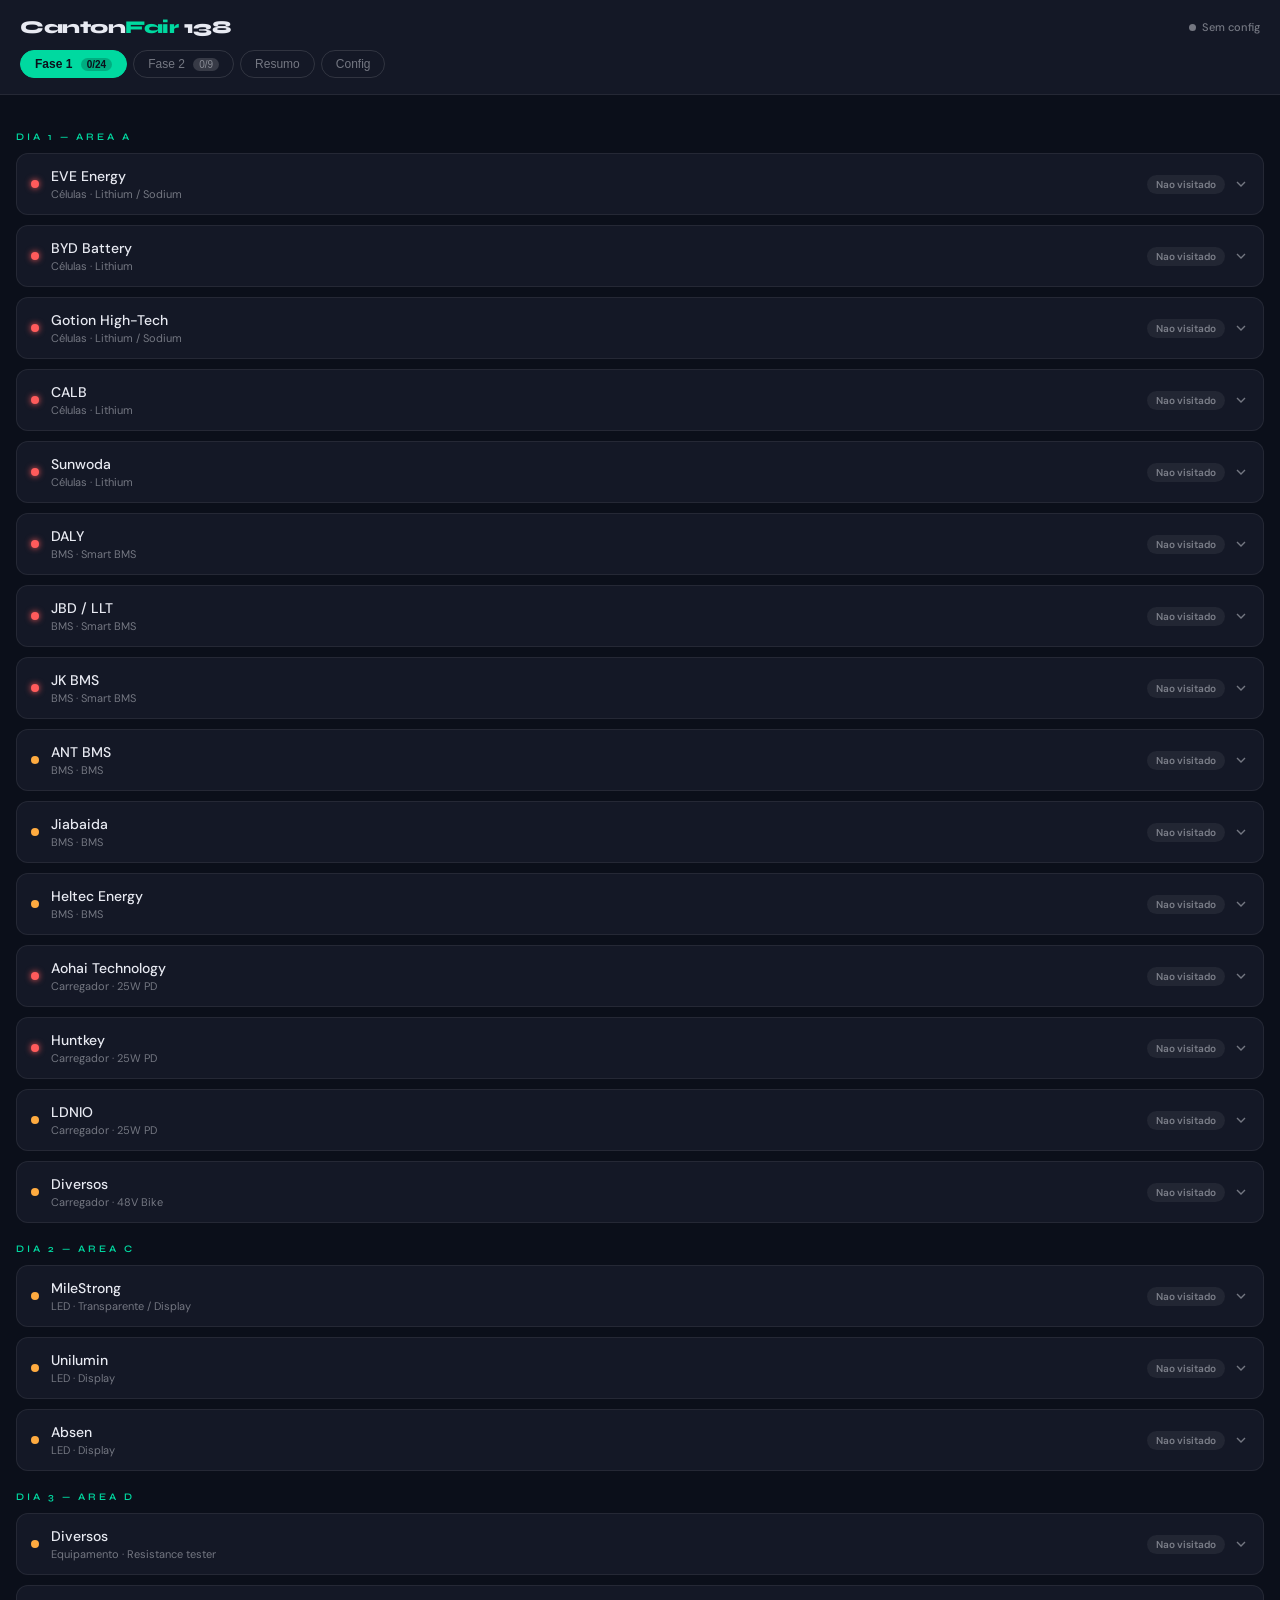
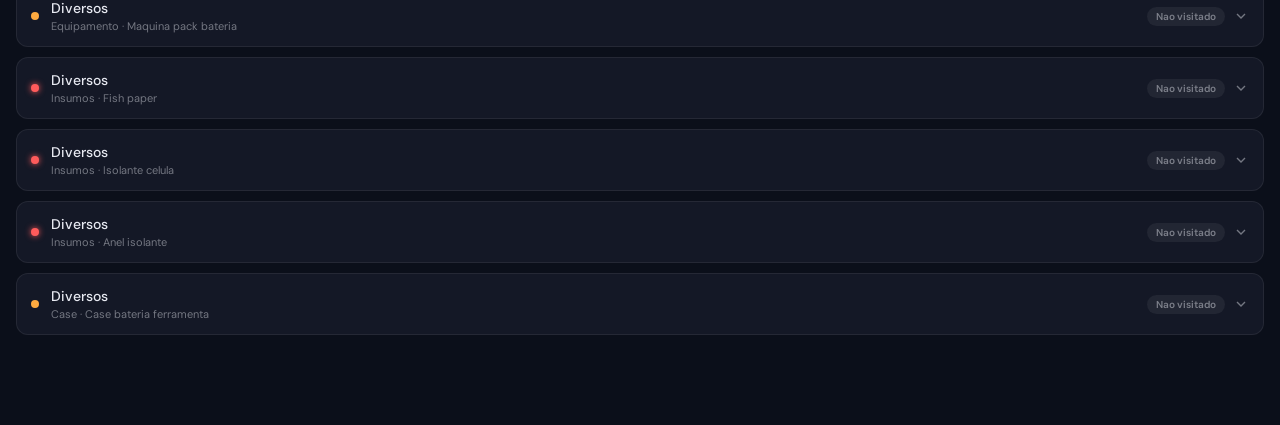
==== canton_fair.html @ fbcbcbdd "Add canton_fair.html and fornecedores.html" ====
<!DOCTYPE html>
<html lang="pt-BR">
<head>
<meta charset="UTF-8">
<meta name="viewport" content="width=device-width, initial-scale=1.0, maximum-scale=1.0">
<title>Canton Fair 138 — Log de Visitas</title>
<link rel="preconnect" href="https://fonts.googleapis.com">
<link href="https://fonts.googleapis.com/css2?family=Syne:wght@400;600;700;800&family=DM+Sans:ital,wght@0,300;0,400;0,500;1,300&display=swap" rel="stylesheet">
<style>
  :root {
    --bg: #0b0f1a;
    --surface: #141826;
    --surface2: #1c2235;
    --border: rgba(255,255,255,0.07);
    --border2: rgba(255,255,255,0.12);
    --text: #e8eaf2;
    --muted: rgba(232,234,242,0.45);
    --accent: #00d9a0;
    --accent2: #0099d4;
    --red: #ff5b5b;
    --orange: #ffab40;
    --green: #00d9a0;
    --radius: 12px;
    --radius-sm: 8px;
  }

  * { box-sizing: border-box; margin: 0; padding: 0; -webkit-tap-highlight-color: transparent; }

  body {
    font-family: 'DM Sans', sans-serif;
    background: var(--bg);
    color: var(--text);
    min-height: 100vh;
    padding-bottom: 80px;
  }

  /* ── HEADER ── */
  .header {
    background: var(--surface);
    border-bottom: 1px solid var(--border);
    padding: 16px 20px 14px;
    position: sticky;
    top: 0;
    z-index: 100;
  }
  .header-top {
    display: flex;
    align-items: center;
    justify-content: space-between;
    margin-bottom: 12px;
  }
  .logo {
    font-family: 'Syne', sans-serif;
    font-size: 18px;
    font-weight: 800;
    letter-spacing: -0.5px;
    color: var(--text);
  }
  .logo span { color: var(--accent); }
  .sync-badge {
    display: flex;
    align-items: center;
    gap: 6px;
    font-size: 11px;
    color: var(--muted);
    font-weight: 500;
  }
  .sync-dot {
    width: 7px; height: 7px;
    border-radius: 50%;
    background: var(--muted);
    transition: background 0.3s;
  }
  .sync-dot.ok { background: var(--accent); box-shadow: 0 0 6px var(--accent); }
  .sync-dot.err { background: var(--red); }
  .sync-dot.saving { background: var(--orange); animation: pulse 0.8s infinite; }

  @keyframes pulse { 0%,100%{opacity:1} 50%{opacity:0.4} }

  /* ── TAB BAR ── */
  .tabs {
    display: flex;
    gap: 6px;
    overflow-x: auto;
    scrollbar-width: none;
    padding-bottom: 2px;
  }
  .tabs::-webkit-scrollbar { display: none; }
  .tab {
    flex-shrink: 0;
    padding: 6px 14px;
    border-radius: 20px;
    font-size: 12px;
    font-weight: 500;
    border: 1px solid var(--border2);
    color: var(--muted);
    background: transparent;
    cursor: pointer;
    transition: all 0.2s;
    white-space: nowrap;
  }
  .tab.active {
    background: var(--accent);
    border-color: var(--accent);
    color: #0b0f1a;
    font-weight: 700;
  }
  .tab .count {
    display: inline-block;
    margin-left: 5px;
    background: rgba(255,255,255,0.15);
    border-radius: 10px;
    padding: 1px 6px;
    font-size: 10px;
  }
  .tab.active .count { background: rgba(0,0,0,0.2); }

  /* ── MAIN ── */
  .main { padding: 16px 16px 0; }

  /* ── SECTION HEADER ── */
  .section-label {
    font-family: 'Syne', sans-serif;
    font-size: 10px;
    letter-spacing: 3px;
    text-transform: uppercase;
    color: var(--accent);
    margin: 20px 0 10px;
    font-weight: 600;
  }

  /* ── SUPPLIER CARD ── */
  .supplier-card {
    background: var(--surface);
    border: 1px solid var(--border);
    border-radius: var(--radius);
    margin-bottom: 10px;
    overflow: hidden;
    transition: border-color 0.2s;
  }
  .supplier-card.expanded { border-color: var(--border2); }
  .supplier-card.status-interesse { border-left: 3px solid var(--green); }
  .supplier-card.status-seminteresse { border-left: 3px solid var(--red); }
  .supplier-card.status-followup { border-left: 3px solid var(--orange); }
  .supplier-card.status-fechado { border-left: 3px solid var(--accent2); }

  .card-header {
    display: flex;
    align-items: center;
    padding: 13px 14px;
    gap: 12px;
    cursor: pointer;
    user-select: none;
  }
  .card-prio {
    width: 8px; height: 8px;
    border-radius: 50%;
    flex-shrink: 0;
  }
  .prio-alta { background: var(--red); box-shadow: 0 0 6px var(--red); }
  .prio-media { background: var(--orange); }

  .card-info { flex: 1; min-width: 0; }
  .card-empresa {
    font-weight: 500;
    font-size: 14px;
    white-space: nowrap;
    overflow: hidden;
    text-overflow: ellipsis;
  }
  .card-meta {
    font-size: 11px;
    color: var(--muted);
    margin-top: 2px;
    white-space: nowrap;
    overflow: hidden;
    text-overflow: ellipsis;
  }

  .card-right {
    display: flex;
    align-items: center;
    gap: 8px;
    flex-shrink: 0;
  }
  .status-pill {
    font-size: 10px;
    font-weight: 600;
    padding: 3px 9px;
    border-radius: 20px;
    white-space: nowrap;
  }
  .pill-vazio { background: rgba(255,255,255,0.06); color: var(--muted); }
  .pill-interesse { background: rgba(0,217,160,0.15); color: var(--green); }
  .pill-seminteresse { background: rgba(255,91,91,0.15); color: var(--red); }
  .pill-followup { background: rgba(255,171,64,0.15); color: var(--orange); }
  .pill-fechado { background: rgba(0,153,212,0.15); color: var(--accent2); }
  .pill-visitado { background: rgba(255,255,255,0.1); color: var(--text); }

  .chevron {
    width: 16px; height: 16px;
    color: var(--muted);
    transition: transform 0.25s;
    flex-shrink: 0;
  }
  .expanded .chevron { transform: rotate(180deg); }

  /* ── CARD BODY ── */
  .card-body {
    display: none;
    padding: 0 14px 14px;
    border-top: 1px solid var(--border);
  }
  .expanded .card-body { display: block; }

  .field-row {
    display: grid;
    grid-template-columns: 1fr 1fr;
    gap: 10px;
    margin-top: 12px;
  }
  .field-row.full { grid-template-columns: 1fr; }
  .field-row.three { grid-template-columns: 1fr 1fr 1fr; }

  .field label {
    display: block;
    font-size: 10px;
    letter-spacing: 1.5px;
    text-transform: uppercase;
    color: var(--muted);
    margin-bottom: 5px;
    font-weight: 500;
  }

  .field input,
  .field select,
  .field textarea {
    width: 100%;
    background: var(--surface2);
    border: 1px solid var(--border2);
    border-radius: var(--radius-sm);
    padding: 9px 11px;
    font-size: 14px;
    font-family: 'DM Sans', sans-serif;
    color: var(--text);
    outline: none;
    transition: border-color 0.2s;
    -webkit-appearance: none;
  }
  .field input:focus,
  .field select:focus,
  .field textarea:focus {
    border-color: var(--accent);
  }
  .field select option { background: #1c2235; }
  .field textarea { resize: vertical; min-height: 72px; line-height: 1.5; }

  .save-btn {
    margin-top: 12px;
    width: 100%;
    padding: 11px;
    background: var(--accent);
    color: #0b0f1a;
    font-family: 'Syne', sans-serif;
    font-weight: 700;
    font-size: 13px;
    border: none;
    border-radius: var(--radius-sm);
    cursor: pointer;
    transition: opacity 0.2s, transform 0.1s;
    letter-spacing: 0.5px;
  }
  .save-btn:active { transform: scale(0.98); opacity: 0.85; }
  .save-btn.saving { opacity: 0.6; pointer-events: none; }

  /* ── RESUMO ── */
  .stats-grid {
    display: grid;
    grid-template-columns: repeat(4, 1fr);
    gap: 8px;
    margin-bottom: 16px;
  }
  .stat-card {
    background: var(--surface);
    border: 1px solid var(--border);
    border-radius: var(--radius-sm);
    padding: 12px 10px;
    text-align: center;
  }
  .stat-num {
    font-family: 'Syne', sans-serif;
    font-size: 22px;
    font-weight: 800;
    line-height: 1;
    color: var(--text);
  }
  .stat-label {
    font-size: 10px;
    color: var(--muted);
    margin-top: 4px;
    line-height: 1.3;
  }
  .stat-card.green .stat-num { color: var(--green); }
  .stat-card.orange .stat-num { color: var(--orange); }
  .stat-card.red .stat-num { color: var(--red); }

  /* ── CONFIG ── */
  .config-section {
    background: var(--surface);
    border: 1px solid var(--border);
    border-radius: var(--radius);
    padding: 16px;
    margin-bottom: 14px;
  }
  .config-title {
    font-family: 'Syne', sans-serif;
    font-size: 13px;
    font-weight: 700;
    margin-bottom: 12px;
    color: var(--text);
  }
  .config-section input {
    width: 100%;
    background: var(--surface2);
    border: 1px solid var(--border2);
    border-radius: var(--radius-sm);
    padding: 9px 11px;
    font-size: 13px;
    font-family: 'DM Sans', sans-serif;
    color: var(--text);
    outline: none;
    margin-bottom: 10px;
  }
  .config-section input:focus { border-color: var(--accent); }
  .config-btn {
    width: 100%;
    padding: 10px;
    background: var(--surface2);
    border: 1px solid var(--border2);
    border-radius: var(--radius-sm);
    color: var(--text);
    font-family: 'DM Sans', sans-serif;
    font-size: 13px;
    font-weight: 500;
    cursor: pointer;
    transition: border-color 0.2s;
  }
  .config-btn:hover { border-color: var(--accent); }
  .config-btn.primary {
    background: var(--accent);
    border-color: var(--accent);
    color: #0b0f1a;
    font-weight: 700;
  }
  .step-block {
    background: var(--surface2);
    border-radius: var(--radius-sm);
    padding: 12px 14px;
    margin-bottom: 10px;
    font-size: 13px;
    line-height: 1.7;
    color: var(--muted);
  }
  .step-block strong { color: var(--text); }
  .step-block code {
    background: rgba(0,217,160,0.1);
    color: var(--accent);
    padding: 2px 6px;
    border-radius: 4px;
    font-size: 12px;
    word-break: break-all;
  }

  /* ── TOAST ── */
  .toast {
    position: fixed;
    bottom: 80px;
    left: 50%;
    transform: translateX(-50%) translateY(20px);
    background: var(--surface2);
    border: 1px solid var(--border2);
    border-radius: 20px;
    padding: 10px 18px;
    font-size: 13px;
    font-weight: 500;
    color: var(--text);
    opacity: 0;
    transition: all 0.3s;
    pointer-events: none;
    z-index: 999;
    white-space: nowrap;
  }
  .toast.show { opacity: 1; transform: translateX(-50%) translateY(0); }
  .toast.success { border-color: var(--accent); color: var(--accent); }
  .toast.error { border-color: var(--red); color: var(--red); }
</style>
</head>
<body>

<div class="header">
  <div class="header-top">
    <div class="logo">Canton<span>Fair</span> 138</div>
    <div class="sync-badge">
      <div class="sync-dot" id="syncDot"></div>
      <span id="syncLabel">Sem config</span>
    </div>
  </div>
  <div class="tabs">
    <button class="tab active" onclick="showTab('fase1')">Fase 1 <span class="count" id="cnt1">0</span></button>
    <button class="tab" onclick="showTab('fase2')">Fase 2 <span class="count" id="cnt2">0</span></button>
    <button class="tab" onclick="showTab('resumo')">Resumo</button>
    <button class="tab" onclick="showTab('config')">Config</button>
  </div>
</div>

<div class="main">

  <!-- FASE 1 -->
  <div id="tab-fase1">
    <div id="cards-fase1"></div>
  </div>

  <!-- FASE 2 -->
  <div id="tab-fase2" style="display:none">
    <div id="cards-fase2"></div>
  </div>

  <!-- RESUMO -->
  <div id="tab-resumo" style="display:none">
    <div style="margin-top:8px">
      <div class="stats-grid">
        <div class="stat-card"><div class="stat-num" id="r-total">0</div><div class="stat-label">Total</div></div>
        <div class="stat-card green"><div class="stat-num" id="r-interesse">0</div><div class="stat-label">Com interesse</div></div>
        <div class="stat-card orange"><div class="stat-num" id="r-followup">0</div><div class="stat-label">Follow-up</div></div>
        <div class="stat-card red"><div class="stat-num" id="r-sem">0</div><div class="stat-label">Sem interesse</div></div>
      </div>
      <div class="section-label">Visitas com interesse</div>
      <div id="resumo-interesse"></div>
      <div class="section-label">Follow-ups</div>
      <div id="resumo-followup"></div>
      <div class="section-label">Fechados</div>
      <div id="resumo-fechado"></div>
    </div>
  </div>

  <!-- CONFIG -->
  <div id="tab-config" style="display:none">
    <div style="margin-top:8px">
      <div class="config-section">
        <div class="config-title">Apps Script URL</div>
        <input type="url" id="scriptUrl" placeholder="https://script.google.com/macros/s/..." />
        <button class="config-btn primary" onclick="saveConfig()">Salvar e conectar</button>
      </div>

      <div class="config-section">
        <div class="config-title">Como configurar</div>
        <div class="step-block">
          <strong>1.</strong> Crie um Google Sheet novo em qualquer conta Google.
        </div>
        <div class="step-block">
          <strong>2.</strong> No Sheet: menu <strong>Extensoes &gt; Apps Script</strong>. Cole o codigo abaixo e clique em Salvar.
        </div>
        <div class="step-block">
          <strong>3.</strong> Clique em <strong>Implantar &gt; Nova implantacao &gt; App da Web</strong>.<br>
          Executar como: <strong>Eu</strong>.<br>
          Quem tem acesso: <strong>Qualquer pessoa</strong>.<br>
          Copie a URL gerada e cole aqui em cima.
        </div>
        <div class="step-block">
          <strong>4.</strong> Cole a URL acima e clique em Salvar e conectar. Pronto.
        </div>
        <button class="config-btn" onclick="copyScript()">Copiar codigo do Apps Script</button>
        <p style="font-size:11px;color:var(--muted);margin-top:8px;text-align:center">Ao clicar o codigo vai para a area de transferencia</p>
      </div>
    </div>
  </div>

</div>

<div class="toast" id="toast"></div>

<script>
const SCRIPT_CODE = `function doPost(e) {
  var ss = SpreadsheetApp.getActiveSpreadsheet();
  var data = JSON.parse(e.postData.contents);
  var sheetName = data.fase === 1 ? "Fase1" : "Fase2";
  var sheet = ss.getSheetByName(sheetName);
  if (!sheet) {
    sheet = ss.insertSheet(sheetName);
    sheet.appendRow(["ID","Empresa","Produto","Segmento","Dia","Zona","Hall","Booth","Contato","WeChat","Preco","MOQ","Prazo","Status","Proximo Passo","Observacoes","Timestamp"]);
  }
  var rows = sheet.getDataRange().getValues();
  var idCol = 0;
  var found = -1;
  for (var i = 1; i < rows.length; i++) {
    if (rows[i][idCol] == data.id) { found = i + 1; break; }
  }
  var row = [data.id, data.empresa, data.produto, data.segmento, data.dia, data.zona,
             data.hall, data.booth, data.contato, data.wechat, data.preco,
             data.moq, data.prazo, data.status, data.proximoPasso, data.obs,
             new Date().toLocaleString("pt-BR")];
  if (found > 0) {
    sheet.getRange(found, 1, 1, row.length).setValues([row]);
  } else {
    sheet.appendRow(row);
  }
  return ContentService.createTextOutput(JSON.stringify({ok:true}))
    .setMimeType(ContentService.MimeType.JSON);
}

function doGet(e) {
  var ss = SpreadsheetApp.getActiveSpreadsheet();
  var result = {};
  ["Fase1","Fase2"].forEach(function(name) {
    var sheet = ss.getSheetByName(name);
    if (!sheet) return;
    var rows = sheet.getDataRange().getValues();
    var headers = rows[0];
    result[name] = rows.slice(1).map(function(r) {
      var obj = {};
      headers.forEach(function(h,i){ obj[h] = r[i]; });
      return obj;
    });
  });
  return ContentService.createTextOutput(JSON.stringify(result))
    .setMimeType(ContentService.MimeType.JSON);
}`;

// ─── DATA ───────────────────────────────────────────────────────────────────
const SUPPLIERS = {
  fase1: [
    { id:"f1_01", dia:1, zona:"A", seg:"Células",    produto:"Lithium / Sodium", empresa:"EVE Energy",        prio:"alta" },
    { id:"f1_02", dia:1, zona:"A", seg:"Células",    produto:"Lithium",          empresa:"BYD Battery",       prio:"alta" },
    { id:"f1_03", dia:1, zona:"A", seg:"Células",    produto:"Lithium / Sodium", empresa:"Gotion High-Tech",  prio:"alta" },
    { id:"f1_04", dia:1, zona:"A", seg:"Células",    produto:"Lithium",          empresa:"CALB",              prio:"alta" },
    { id:"f1_05", dia:1, zona:"A", seg:"Células",    produto:"Lithium",          empresa:"Sunwoda",           prio:"alta" },
    { id:"f1_06", dia:1, zona:"A", seg:"BMS",        produto:"Smart BMS",        empresa:"DALY",              prio:"alta" },
    { id:"f1_07", dia:1, zona:"A", seg:"BMS",        produto:"Smart BMS",        empresa:"JBD / LLT",        prio:"alta" },
    { id:"f1_08", dia:1, zona:"A", seg:"BMS",        produto:"Smart BMS",        empresa:"JK BMS",            prio:"alta" },
    { id:"f1_09", dia:1, zona:"A", seg:"BMS",        produto:"BMS",              empresa:"ANT BMS",           prio:"media" },
    { id:"f1_10", dia:1, zona:"A", seg:"BMS",        produto:"BMS",              empresa:"Jiabaida",          prio:"media" },
    { id:"f1_11", dia:1, zona:"A", seg:"BMS",        produto:"BMS",              empresa:"Heltec Energy",     prio:"media" },
    { id:"f1_12", dia:1, zona:"A", seg:"Carregador", produto:"25W PD",           empresa:"Aohai Technology",  prio:"alta" },
    { id:"f1_13", dia:1, zona:"A", seg:"Carregador", produto:"25W PD",           empresa:"Huntkey",           prio:"alta" },
    { id:"f1_14", dia:1, zona:"A", seg:"Carregador", produto:"25W PD",           empresa:"LDNIO",             prio:"media" },
    { id:"f1_15", dia:1, zona:"A", seg:"Carregador", produto:"48V Bike",         empresa:"Diversos",          prio:"media" },
    { id:"f1_16", dia:2, zona:"C", seg:"LED",        produto:"Transparente / Display", empresa:"MileStrong",  prio:"media" },
    { id:"f1_17", dia:2, zona:"C", seg:"LED",        produto:"Display",          empresa:"Unilumin",          prio:"media" },
    { id:"f1_18", dia:2, zona:"C", seg:"LED",        produto:"Display",          empresa:"Absen",             prio:"media" },
    { id:"f1_19", dia:3, zona:"D", seg:"Equipamento",produto:"Resistance tester",empresa:"Diversos",          prio:"media" },
    { id:"f1_20", dia:3, zona:"D", seg:"Equipamento",produto:"Maquina pack bateria",empresa:"Diversos",       prio:"media" },
    { id:"f1_21", dia:3, zona:"D", seg:"Insumos",    produto:"Fish paper",       empresa:"Diversos",          prio:"alta" },
    { id:"f1_22", dia:3, zona:"D", seg:"Insumos",    produto:"Isolante celula",  empresa:"Diversos",          prio:"alta" },
    { id:"f1_23", dia:3, zona:"D", seg:"Insumos",    produto:"Anel isolante",    empresa:"Diversos",          prio:"alta" },
    { id:"f1_24", dia:3, zona:"D", seg:"Case",       produto:"Case bateria ferramenta", empresa:"Diversos",   prio:"media" },
  ],
  fase2: [
    { id:"f2_01", dia:4, zona:"D", seg:"Vinho",     produto:"Abridores",          empresa:"Yangjiang Win's", prio:"media" },
    { id:"f2_02", dia:4, zona:"D", seg:"Vinho",     produto:"Abridores",          empresa:"Flyway",           prio:"media" },
    { id:"f2_03", dia:4, zona:"D", seg:"Vinho",     produto:"Kits vinho",         empresa:"OEM diversos",     prio:"media" },
    { id:"f2_04", dia:4, zona:"D", seg:"Vinho",     produto:"Dosadores / tampas", empresa:"OEM diversos",     prio:"media" },
    { id:"f2_05", dia:5, zona:"D", seg:"Decoracao", produto:"Ripado aluminio",    empresa:"Foshan MexyTech",  prio:"media" },
    { id:"f2_06", dia:5, zona:"D", seg:"Decoracao", produto:"Paineis decorativos",empresa:"Foshan OEM",       prio:"media" },
    { id:"f2_07", dia:5, zona:"B", seg:"Papelao",   produto:"Chapa simples",      empresa:"Qingdao OEM",      prio:"alta" },
    { id:"f2_08", dia:5, zona:"B", seg:"Papelao",   produto:"Chapa dupla",        empresa:"Shandong OEM",     prio:"alta" },
    { id:"f2_09", dia:5, zona:"B", seg:"Papelao",   produto:"Fanfold",            empresa:"BEF / Sikon",      prio:"alta" },
  ]
};

// ─── STATE ──────────────────────────────────────────────────────────────────
let visits = {};
let scriptUrl = localStorage.getItem('canton_script_url') || '';
let currentTab = 'fase1';

const STATUS_LABELS = {
  '': 'Nao visitado',
  'visitado': 'Visitado',
  'interesse': 'Com interesse',
  'seminteresse': 'Sem interesse',
  'followup': 'Follow-up',
  'fechado': 'Fechado'
};

// ─── INIT ────────────────────────────────────────────────────────────────────
window.addEventListener('DOMContentLoaded', () => {
  if (scriptUrl) {
    document.getElementById('scriptUrl').value = scriptUrl;
    loadFromSheet();
  }
  renderAll();
  updateCounts();
});

// ─── RENDER ──────────────────────────────────────────────────────────────────
function renderAll() {
  renderFase('fase1');
  renderFase('fase2');
}

function renderFase(fase) {
  const list = SUPPLIERS[fase];
  const container = document.getElementById('cards-' + fase);
  
  // group by dia
  const byDia = {};
  list.forEach(s => {
    if (!byDia[s.dia]) byDia[s.dia] = [];
    byDia[s.dia].push(s);
  });

  let html = '';
  Object.keys(byDia).sort().forEach(dia => {
    const first = byDia[dia][0];
    html += `<div class="section-label">Dia ${dia} — Area ${first.zona}</div>`;
    byDia[dia].forEach(s => {
      const v = visits[s.id] || {};
      const status = v.status || '';
      const pillClass = status ? 'pill-' + status : 'pill-vazio';
      const cardStatus = status ? 'status-' + status : '';
      html += `
      <div class="supplier-card ${cardStatus}" id="card-${s.id}">
        <div class="card-header" onclick="toggleCard('${s.id}')">
          <div class="card-prio prio-${s.prio}"></div>
          <div class="card-info">
            <div class="card-empresa">${s.empresa}</div>
            <div class="card-meta">${s.seg} · ${s.produto}</div>
          </div>
          <div class="card-right">
            <span class="status-pill ${pillClass}">${STATUS_LABELS[status]}</span>
            <svg class="chevron" viewBox="0 0 24 24" fill="none" stroke="currentColor" stroke-width="2">
              <polyline points="6 9 12 15 18 9"></polyline>
            </svg>
          </div>
        </div>
        <div class="card-body">
          <div class="field-row three">
            <div class="field">
              <label>Hall</label>
              <input type="text" id="${s.id}-hall" value="${v.hall||''}" placeholder="8.1" oninput="autoSave('${s.id}')">
            </div>
            <div class="field">
              <label>Booth</label>
              <input type="text" id="${s.id}-booth" value="${v.booth||''}" placeholder="A42" oninput="autoSave('${s.id}')">
            </div>
            <div class="field">
              <label>Status</label>
              <select id="${s.id}-status" onchange="autoSave('${s.id}')">
                <option value="">--</option>
                <option value="visitado" ${(v.status==='visitado')?'selected':''}>Visitado</option>
                <option value="interesse" ${(v.status==='interesse')?'selected':''}>Com interesse</option>
                <option value="seminteresse" ${(v.status==='seminteresse')?'selected':''}>Sem interesse</option>
                <option value="followup" ${(v.status==='followup')?'selected':''}>Follow-up</option>
                <option value="fechado" ${(v.status==='fechado')?'selected':''}>Fechado</option>
              </select>
            </div>
          </div>
          <div class="field-row">
            <div class="field">
              <label>Contato</label>
              <input type="text" id="${s.id}-contato" value="${v.contato||''}" placeholder="Nome" oninput="autoSave('${s.id}')">
            </div>
            <div class="field">
              <label>WeChat</label>
              <input type="text" id="${s.id}-wechat" value="${v.wechat||''}" placeholder="ID WeChat" oninput="autoSave('${s.id}')">
            </div>
          </div>
          <div class="field-row three">
            <div class="field">
              <label>Preco (USD)</label>
              <input type="text" id="${s.id}-preco" value="${v.preco||''}" placeholder="0.00" oninput="autoSave('${s.id}')">
            </div>
            <div class="field">
              <label>MOQ</label>
              <input type="text" id="${s.id}-moq" value="${v.moq||''}" placeholder="1000" oninput="autoSave('${s.id}')">
            </div>
            <div class="field">
              <label>Prazo</label>
              <input type="text" id="${s.id}-prazo" value="${v.prazo||''}" placeholder="30d" oninput="autoSave('${s.id}')">
            </div>
          </div>
          <div class="field-row full">
            <div class="field">
              <label>Proximo passo</label>
              <input type="text" id="${s.id}-proximoPasso" value="${v.proximoPasso||''}" placeholder="Enviar email com specs..." oninput="autoSave('${s.id}')">
            </div>
          </div>
          <div class="field-row full">
            <div class="field">
              <label>Observacoes</label>
              <textarea id="${s.id}-obs" placeholder="Notas da visita...">${v.obs||''}</textarea>
            </div>
          </div>
        </div>
      </div>`;
    });
  });

  container.innerHTML = html;
}

// ─── CARD TOGGLE ─────────────────────────────────────────────────────────────
function toggleCard(id) {
  const card = document.getElementById('card-' + id);
  card.classList.toggle('expanded');
}

// ─── AUTO SAVE ───────────────────────────────────────────────────────────────
let saveTimers = {};
function autoSave(id) {
  clearTimeout(saveTimers[id]);
  saveTimers[id] = setTimeout(() => saveVisit(id), 800);
}

function saveVisit(id) {
  const supplier = [...SUPPLIERS.fase1, ...SUPPLIERS.fase2].find(s => s.id === id);
  if (!supplier) return;

  const get = field => {
    const el = document.getElementById(`${id}-${field}`);
    return el ? el.value : '';
  };

  const data = {
    id, fase: supplier.id.startsWith('f1') ? 1 : 2,
    empresa: supplier.empresa, produto: supplier.produto,
    segmento: supplier.seg, dia: supplier.dia, zona: supplier.zona,
    hall: get('hall'), booth: get('booth'), contato: get('contato'),
    wechat: get('wechat'), preco: get('preco'), moq: get('moq'),
    prazo: get('prazo'), status: get('status'),
    proximoPasso: get('proximoPasso'), obs: get('obs')
  };

  // Save locally
  visits[id] = data;
  localStorage.setItem('canton_visits', JSON.stringify(visits));

  // Update card UI
  updateCardStatus(id, data.status);
  updateCounts();
  updateResumo();

  // Sync to sheet
  if (scriptUrl) syncToSheet(id, data);
}

function updateCardStatus(id, status) {
  const card = document.getElementById('card-' + id);
  if (!card) return;
  card.className = card.className.replace(/status-\w+/g, '').trim();
  if (status) card.classList.add('status-' + status);
  const pill = card.querySelector('.status-pill');
  if (pill) {
    pill.className = 'status-pill ' + (status ? 'pill-' + status : 'pill-vazio');
    pill.textContent = STATUS_LABELS[status] || STATUS_LABELS[''];
  }
}

// ─── SHEET SYNC ──────────────────────────────────────────────────────────────
function setSyncState(state, label) {
  const dot = document.getElementById('syncDot');
  const lbl = document.getElementById('syncLabel');
  dot.className = 'sync-dot ' + state;
  lbl.textContent = label;
}

async function syncToSheet(id, data) {
  if (!scriptUrl) return;
  setSyncState('saving', 'Salvando...');
  try {
    await fetch(scriptUrl, {
      method: 'POST',
      body: JSON.stringify(data)
    });
    setSyncState('ok', 'Sincronizado');
    showToast('Salvo no Sheets', 'success');
  } catch(e) {
    setSyncState('err', 'Erro de sync');
    showToast('Erro ao salvar', 'error');
  }
}

async function loadFromSheet() {
  if (!scriptUrl) return;
  setSyncState('saving', 'Carregando...');
  try {
    const res = await fetch(scriptUrl + '?t=' + Date.now());
    const json = await res.json();
    const loaded = {};
    ['Fase1','Fase2'].forEach(fase => {
      if (!json[fase]) return;
      json[fase].forEach(row => {
        if (!row.ID) return;
        loaded[row.ID] = {
          hall: row.Hall || '', booth: row.Booth || '',
          contato: row.Contato || '', wechat: row.WeChat || '',
          preco: row.Preco || '', moq: row.MOQ || '',
          prazo: row.Prazo || '', status: row.Status || '',
          proximoPasso: row['Proximo Passo'] || '', obs: row.Observacoes || ''
        };
      });
    });
    // Merge: sheet wins over local
    visits = Object.assign({}, JSON.parse(localStorage.getItem('canton_visits')||'{}'), loaded);
    localStorage.setItem('canton_visits', JSON.stringify(visits));
    setSyncState('ok', 'Sincronizado');
    renderAll();
    updateCounts();
    updateResumo();
  } catch(e) {
    // fallback to local
    visits = JSON.parse(localStorage.getItem('canton_visits') || '{}');
    setSyncState('err', 'Offline - local');
    renderAll();
    updateCounts();
  }
}

// ─── COUNTS ──────────────────────────────────────────────────────────────────
function updateCounts() {
  const count = (fase) => {
    return SUPPLIERS[fase].filter(s => visits[s.id] && visits[s.id].status).length;
  };
  document.getElementById('cnt1').textContent = count('fase1') + '/' + SUPPLIERS.fase1.length;
  document.getElementById('cnt2').textContent = count('fase2') + '/' + SUPPLIERS.fase2.length;

  const all = [...SUPPLIERS.fase1, ...SUPPLIERS.fase2];
  document.getElementById('r-total').textContent = all.length;
  document.getElementById('r-interesse').textContent = all.filter(s => (visits[s.id]||{}).status === 'interesse').length;
  document.getElementById('r-followup').textContent = all.filter(s => (visits[s.id]||{}).status === 'followup').length;
  document.getElementById('r-sem').textContent = all.filter(s => (visits[s.id]||{}).status === 'seminteresse').length;
}

// ─── RESUMO ──────────────────────────────────────────────────────────────────
function updateResumo() {
  const all = [...SUPPLIERS.fase1, ...SUPPLIERS.fase2];
  const render = (status, containerId) => {
    const list = all.filter(s => (visits[s.id]||{}).status === status);
    const el = document.getElementById(containerId);
    if (!list.length) { el.innerHTML = '<p style="font-size:13px;color:var(--muted);margin-bottom:12px">Nenhuma ainda</p>'; return; }
    el.innerHTML = list.map(s => {
      const v = visits[s.id] || {};
      return `<div class="supplier-card" style="margin-bottom:8px">
        <div style="padding:12px 14px">
          <div style="font-weight:500;font-size:14px">${s.empresa}</div>
          <div style="font-size:12px;color:var(--muted);margin-top:2px">${s.seg} · ${s.produto}</div>
          ${v.preco ? `<div style="font-size:12px;margin-top:6px;color:var(--accent)">USD ${v.preco} ${v.moq ? '· MOQ ' + v.moq : ''}</div>` : ''}
          ${v.proximoPasso ? `<div style="font-size:12px;margin-top:4px;color:var(--muted)">${v.proximoPasso}</div>` : ''}
        </div>
      </div>`;
    }).join('');
  };
  render('interesse', 'resumo-interesse');
  render('followup', 'resumo-followup');
  render('fechado', 'resumo-fechado');
}

// ─── TABS ────────────────────────────────────────────────────────────────────
function showTab(tab) {
  ['fase1','fase2','resumo','config'].forEach(t => {
    document.getElementById('tab-' + t).style.display = t === tab ? '' : 'none';
  });
  document.querySelectorAll('.tab').forEach((el, i) => {
    el.classList.toggle('active', ['fase1','fase2','resumo','config'][i] === tab);
  });
  currentTab = tab;
  if (tab === 'resumo') updateResumo();
}

// ─── CONFIG ──────────────────────────────────────────────────────────────────
function saveConfig() {
  const url = document.getElementById('scriptUrl').value.trim();
  if (!url) return showToast('Cole a URL do Apps Script', 'error');
  scriptUrl = url;
  localStorage.setItem('canton_script_url', url);
  loadFromSheet();
  showToast('Conectado ao Sheets!', 'success');
}

function copyScript() {
  navigator.clipboard.writeText(SCRIPT_CODE).then(() => {
    showToast('Codigo copiado!', 'success');
  }).catch(() => {
    showToast('Copie manualmente do console', 'error');
    console.log(SCRIPT_CODE);
  });
}

// ─── TOAST ───────────────────────────────────────────────────────────────────
let toastTimer;
function showToast(msg, type='') {
  const el = document.getElementById('toast');
  clearTimeout(toastTimer);
  el.textContent = msg;
  el.className = 'toast show ' + type;
  toastTimer = setTimeout(() => el.classList.remove('show'), 2500);
}
</script>
</body>
</html>
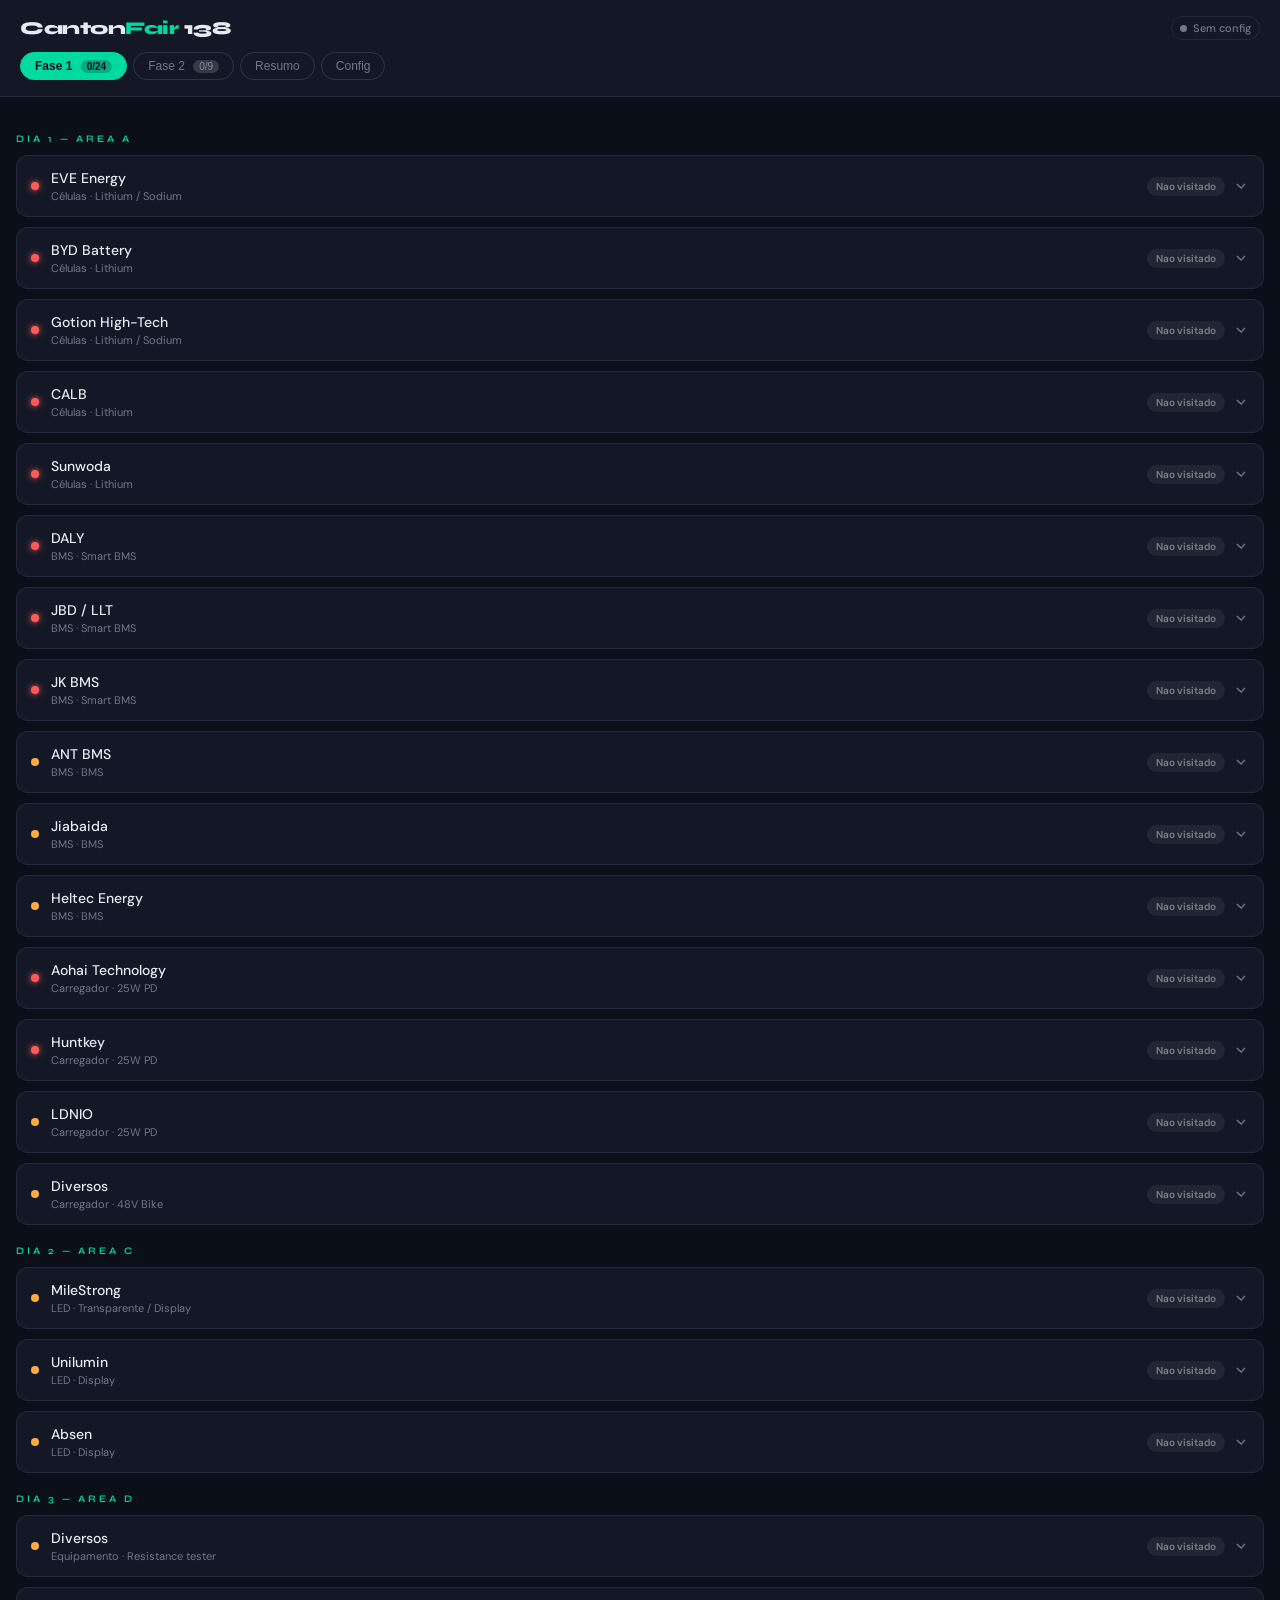
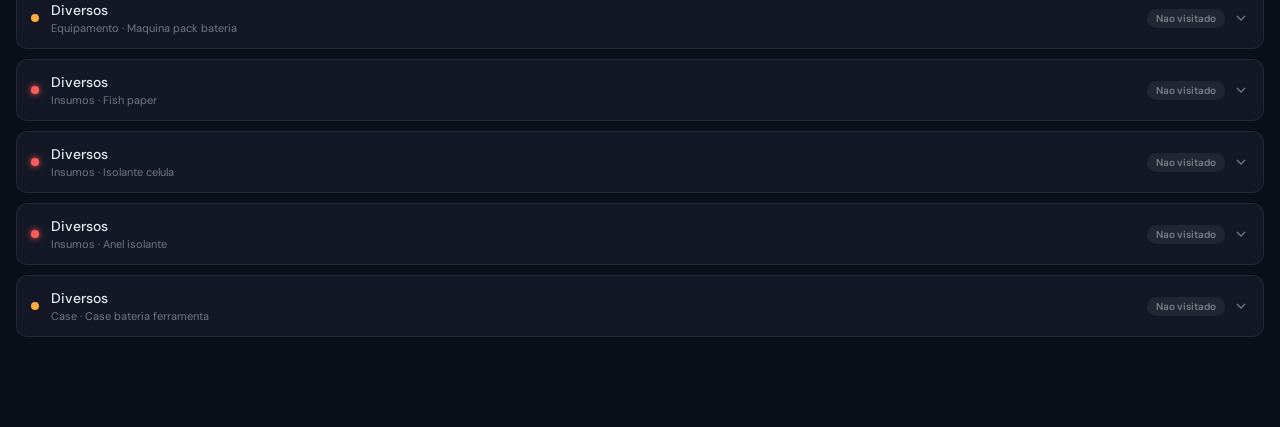
==== commit b2aec4eb: "Improve sync UX and fix Google Apps Script compatibility - Make sync badge clickable to trigger manu" ====
--- a/canton_fair.html
+++ b/canton_fair.html
@@ -64,7 +64,13 @@
     font-size: 11px;
     color: var(--muted);
     font-weight: 500;
-  }
+    cursor: pointer;
+    padding: 4px 8px;
+    border-radius: 20px;
+    border: 1px solid var(--border);
+    transition: border-color 0.2s;
+  }
+  .sync-badge:active { opacity: 0.7; }
   .sync-dot {
     width: 7px; height: 7px;
     border-radius: 50%;
@@ -400,7 +406,7 @@
 <div class="header">
   <div class="header-top">
     <div class="logo">Canton<span>Fair</span> 138</div>
-    <div class="sync-badge">
+    <div class="sync-badge" onclick="loadFromSheet()" title="Toque para sincronizar">
       <div class="sync-dot" id="syncDot"></div>
       <span id="syncLabel">Sem config</span>
     </div>
@@ -504,8 +510,9 @@
   } else {
     sheet.appendRow(row);
   }
-  return ContentService.createTextOutput(JSON.stringify({ok:true}))
-    .setMimeType(ContentService.MimeType.JSON);
+  var output = ContentService.createTextOutput(JSON.stringify({ok:true}));
+  output.setMimeType(ContentService.MimeType.JSON);
+  return output;
 }
 
 function doGet(e) {
@@ -522,8 +529,9 @@
       return obj;
     });
   });
-  return ContentService.createTextOutput(JSON.stringify(result))
-    .setMimeType(ContentService.MimeType.JSON);
+  var output = ContentService.createTextOutput(JSON.stringify(result));
+  output.setMimeType(ContentService.MimeType.JSON);
+  return output;
 }`;
 
 // ─── DATA ───────────────────────────────────────────────────────────────────
@@ -769,6 +777,8 @@
   try {
     await fetch(scriptUrl, {
       method: 'POST',
+      mode: 'no-cors',
+      headers: { 'Content-Type': 'text/plain' },
       body: JSON.stringify(data)
     });
     setSyncState('ok', 'Sincronizado');
@@ -781,9 +791,13 @@
 
 async function loadFromSheet() {
   if (!scriptUrl) return;
-  setSyncState('saving', 'Carregando...');
+  setSyncState('saving', 'Sincronizando...');
   try {
-    const res = await fetch(scriptUrl + '?t=' + Date.now());
+    const res = await fetch(scriptUrl + '?t=' + Date.now(), {
+      method: 'GET',
+      mode: 'cors'
+    });
+    if (!res.ok) throw new Error('HTTP ' + res.status);
     const json = await res.json();
     const loaded = {};
     ['Fase1','Fase2'].forEach(fase => {
@@ -799,17 +813,17 @@
         };
       });
     });
-    // Merge: sheet wins over local
-    visits = Object.assign({}, JSON.parse(localStorage.getItem('canton_visits')||'{}'), loaded);
+    const local = JSON.parse(localStorage.getItem('canton_visits') || '{}');
+    visits = Object.assign({}, local, loaded);
     localStorage.setItem('canton_visits', JSON.stringify(visits));
     setSyncState('ok', 'Sincronizado');
+    showToast('Dados carregados do Sheets', 'success');
     renderAll();
     updateCounts();
     updateResumo();
   } catch(e) {
-    // fallback to local
     visits = JSON.parse(localStorage.getItem('canton_visits') || '{}');
-    setSyncState('err', 'Offline - local');
+    setSyncState('err', 'Toque para tentar sync');
     renderAll();
     updateCounts();
   }
@@ -896,4 +910,4 @@
 }
 </script>
 </body>
-</html>
+</html>
